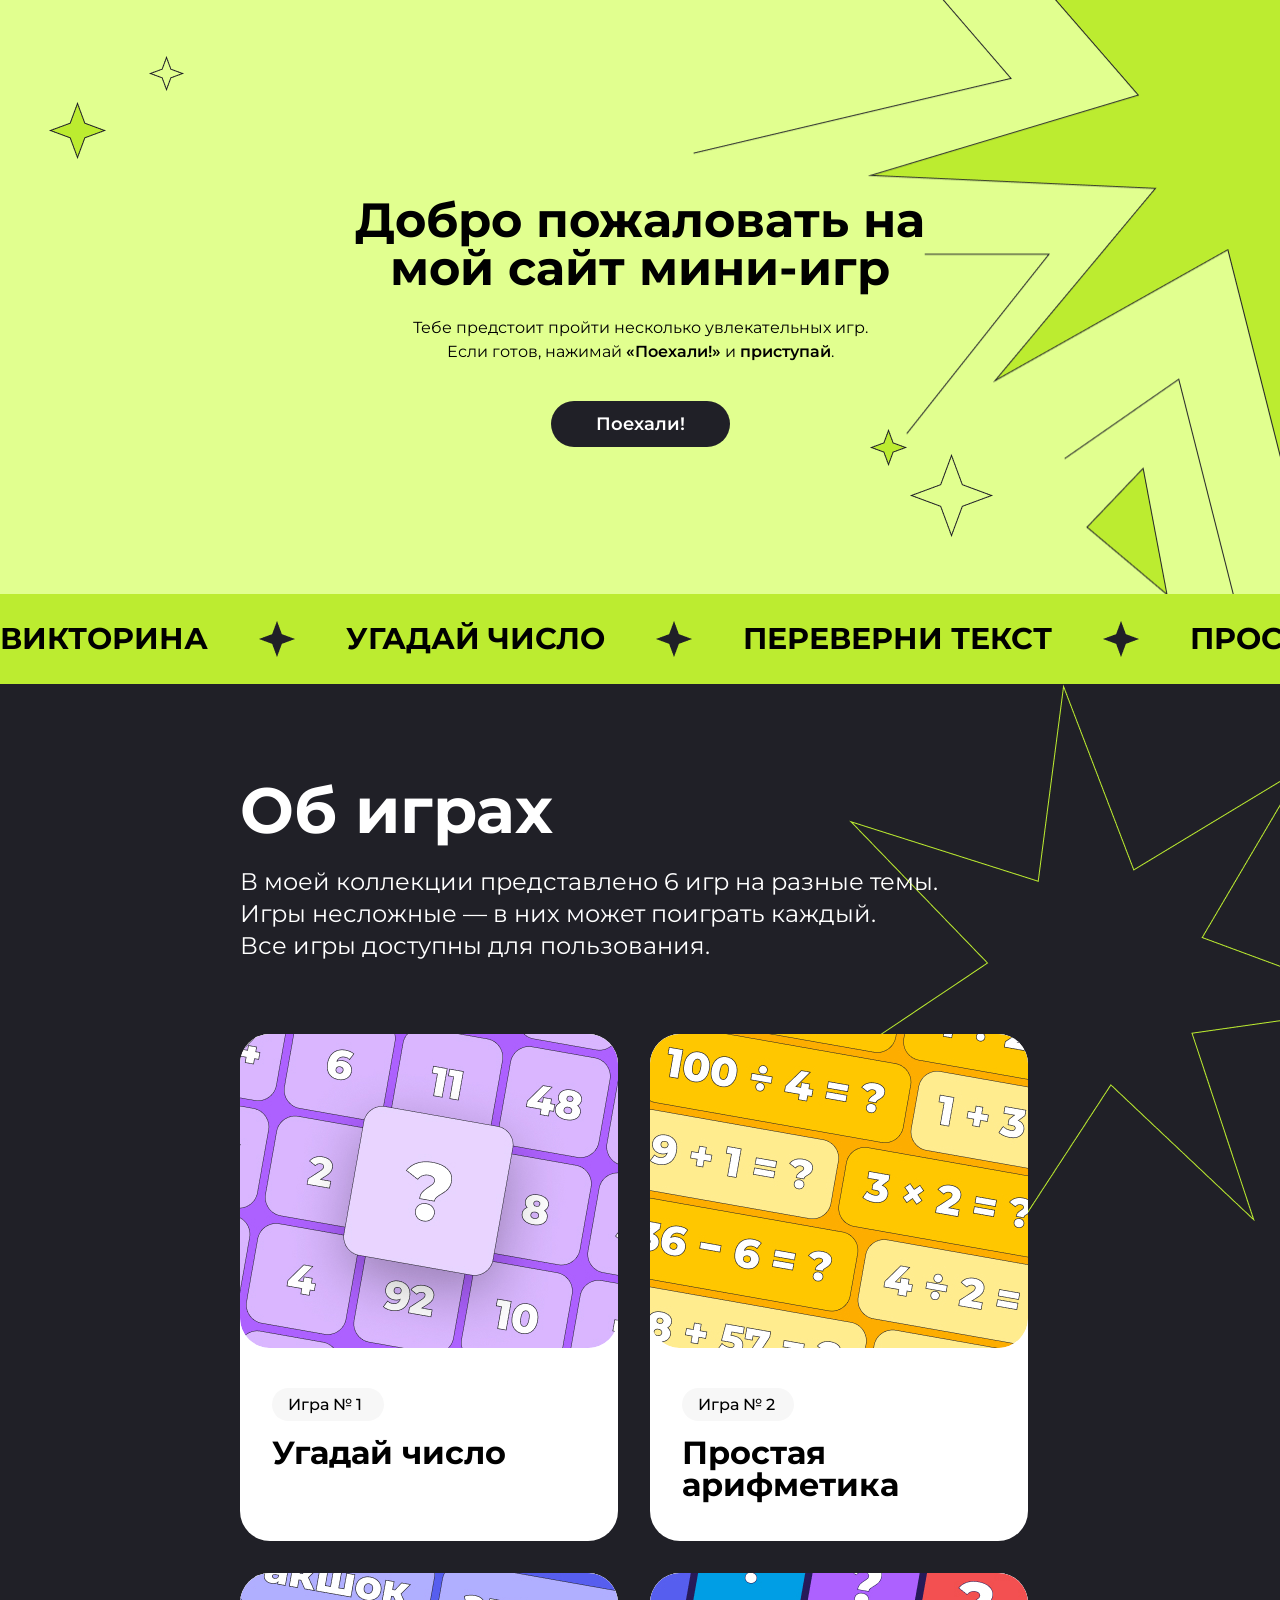
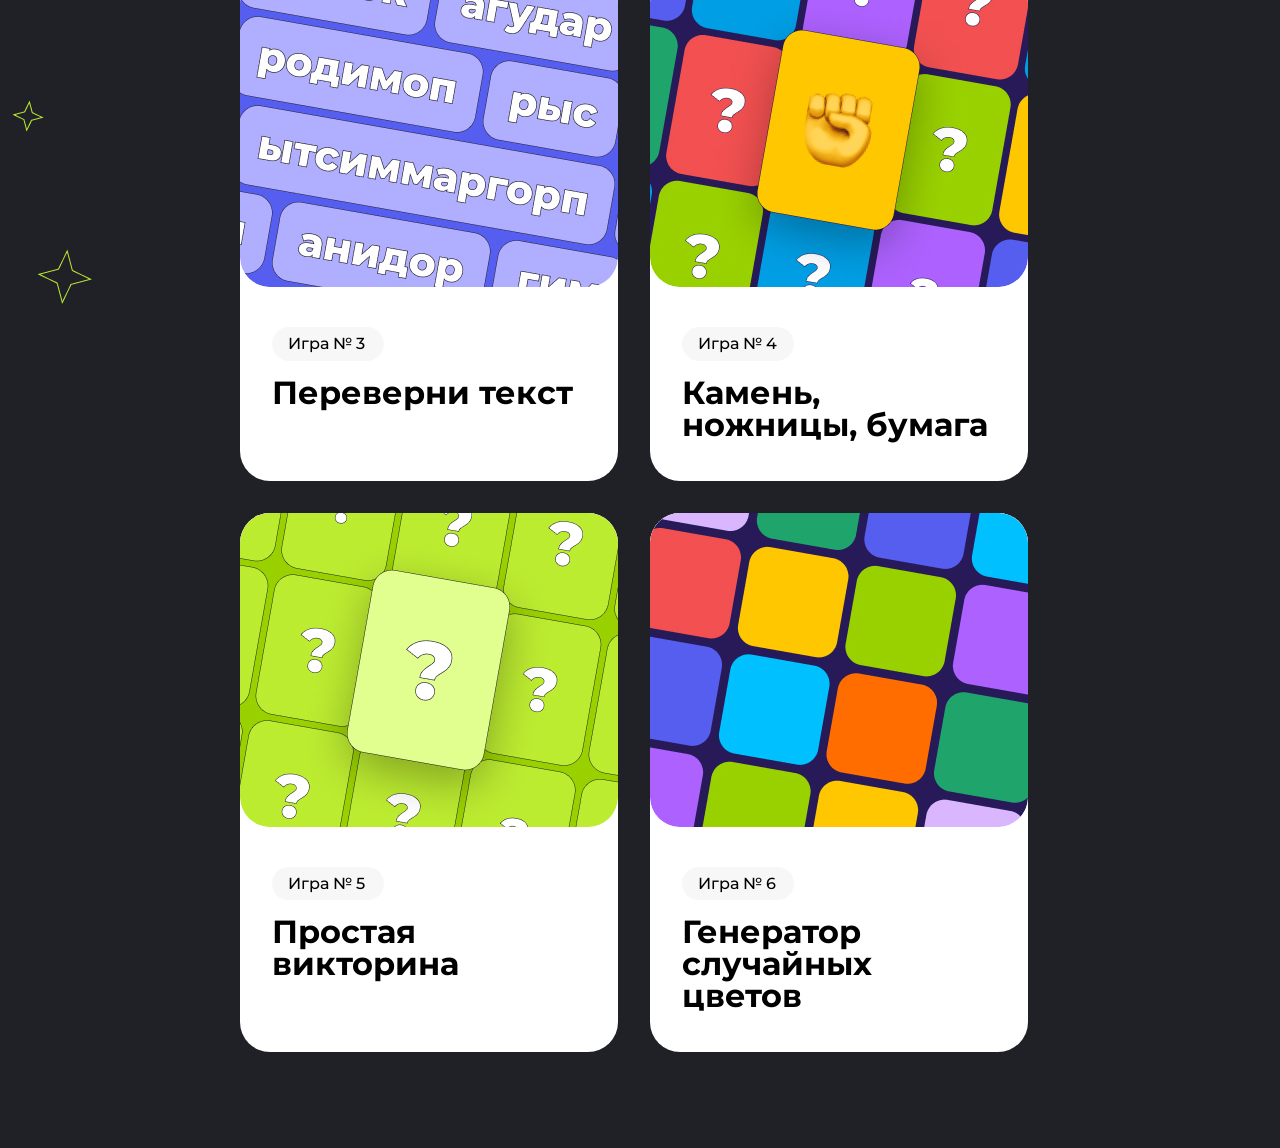
==== index.html @ 4f1d9091 "Создал первые 3 блока сайта" ====
<!DOCTYPE html>
<html lang="ru">

<head>
    <meta charset="UTF-8">
    <meta name="viewport" content="width=device-width, initial-scale=1.0">
    <meta name="viewport" content="width=device-width, initial-scale=1.0">

    <link rel="preconnect" href="https://fonts.googleapis.com">
    <link rel="preconnect" href="https://fonts.gstatic.com" crossorigin>
    <link
        href="https://fonts.googleapis.com/css2?family=Montserrat+Alternates:ital,wght@0,100;0,200;0,300;0,400;0,500;0,600;0,700;0,800;0,900;1,100;1,200;1,300;1,400;1,500;1,600;1,700;1,800;1,900&family=Montserrat:ital,wght@0,100..900;1,100..900&display=swap"
        rel="stylesheet">


    <link rel="stylesheet" href="./css/reset.css">
    <link rel="stylesheet" href="./css/style.css">
    <link rel="stylesheet" href="./css/media.css">

    <title>HomeWork1</title>
</head>

<body>
    <main class="main">
        <div class="banner">
            <div class="banner__background">
                <div class="container">
                    <div class="banner-content">
                        <h1 class="banner__title">
                            Добро пожаловать на мой сайт мини-игр
                        </h1>
                        <p class="banner__subtitle">
                            Тебе предстоит пройти несколько увлекательных игр. <br>Если готов, нажимай
                            <span>«Поехали!»</span> и
                            <span>приступай</span>.
                        </p>
                        <a class="banner__btn" href="#games">Поехали!</a>
                    </div>
                </div>
            </div>
        </div>
        <div class="scroll-bar">
            <div class="scroll-bar__content">
                <p class="scroll-bar__text">Викторина</p>
                <img src="./src/img/Star.png" alt="Звезда">
                <p class="scroll-bar__text">угадай число</p>
                <img src="./src/img/Star.png" alt="Звезда">
                <p class="scroll-bar__text">Переверни текст</p>
                <img src="./src/img/Star.png" alt="Звезда">
                <p class="scroll-bar__text">Простая арифметика</p>
                <img src="./src/img/Star.png" alt="Звезда">
                <p class="scroll-bar__text">Камень, ножницы, бумага</p>
                <img src="./src/img/Star.png" alt="Звезда">
                <p class="scroll-bar__text">Генератор случайных цветов</p>
                <img src="./src/img/Star.png" alt="Звезда">
            </div>
        </div>
        <div class="about-games">
            <div class="about-games_background">
                <div class="container">
                    <div class="about-games__content">
                        <h2 class="about-games__title main-subtitle" id="games">
                            Об играх
                        </h2>
                        <p class="about-games__text">
                            В моей коллекции представлено 6 игр на разные темы.<br>Игры несложные — в них может поиграть
                            каждый.<br>
                            Все игры доступны для пользования.
                        </p>
                        <div class="about-games__cards">
                            <div class="about-games__each-card games-card">
                                <div class="games-card__img">
                                    <img src="./src/img/game_one.jpg" alt="first_game">
                                </div>
                                <div class="games-card__content">
                                    <p class="games-card__text">Игра № 1</p>
                                    <h4 class="games-card__title">Угадай число</h4>
                                </div>
                            </div>
                            <div class="about-games__each-card games-card">
                                <div class="games-card__img">
                                    <img src="./src/img/games_two.jpg" alt="first_game">
                                </div>
                                <div class="games-card__content">
                                    <p class="games-card__text">Игра № 2</p>
                                    <h4 class="games-card__title">Простая арифметика</h4>
                                </div>
                            </div>
                            <div class="about-games__each-card games-card">
                                <div class="games-card__img">
                                    <img src="./src/img/games_three.jpg" alt="first_game">
                                </div>
                                <div class="games-card__content">
                                    <p class="games-card__text">Игра № 3</p>
                                    <h4 class="games-card__title">Переверни текст</h4>
                                </div>
                            </div>
                            <div class="about-games__each-card games-card">
                                <div class="games-card__img">
                                    <img src="./src/img/games_four.jpg" alt="first_game">
                                </div>
                                <div class="games-card__content">
                                    <p class="games-card__text">Игра № 4</p>
                                    <h4 class="games-card__title">Камень, ножницы, бумага</h4>
                                </div>
                            </div>
                            <div class="about-games__each-card games-card">
                                <div class="games-card__img">
                                    <img src="./src/img/games_five.jpg" alt="first_game">
                                </div>
                                <div class="games-card__content">
                                    <p class="games-card__text">Игра № 5</p>
                                    <h4 class="games-card__title">Простая викторина</h4>
                                </div>
                            </div>
                            <div class="about-games__each-card games-card">
                                <div class="games-card__img">
                                    <img src="./src/img/games_six.jpg" alt="first_game">
                                </div>
                                <div class="games-card__content">
                                    <p class="games-card__text">Игра № 6</p>
                                    <h4 class="games-card__title">Генератор случайных цветов</h4>
                                </div>
                            </div>
                        </div>
                    </div>
                </div>
            </div>
        </div>
    </main>
</body>

</html>
---- css/style.css ----
/* start work */
body {
    font-family: "Montserrat", sans-serif;
}
.container {
    max-width: 1200px;
    margin: 0 auto;
}

/* banner */
.banner {
    background-color: rgba(225, 255, 143, 1);
}
.banner__background {
    background: url('../src/img/animation_icons/main-star.png') no-repeat top right,
    url('../src/img/animation_icons/star_desctop_one.png') no-repeat 4% 19%,
    url('../src/img/animation_icons/star_desctop_two.png') no-repeat 12% 10%,
    url('../src/img/animation_icons/star_desctop_three.png') no-repeat 76% 89%,
    url('../src/img/animation_icons/star_desctop_four.png') no-repeat 70% 77%;

    padding: 196px 0 156px 0;
}
.banner-content {
    max-width: 769px;
}
.banner__title {
    font-family: Montserrat;
    font-weight: 700;
    font-size: 64px;
    margin-bottom: 24px;
}
.banner__subtitle {
    font-family: Montserrat;
    font-weight: 400;
    font-size: 24px;
    line-height: 32px;
    margin-bottom: 48px;
}
.banner__subtitle span {
    font-weight: 600;
}
.banner__btn {
    background-color: rgba(32, 32, 39, 1);
    padding: 16px 65px;
    font-weight: 600;
    font-size: 24px;
    line-height: 142%;
    color: rgba(255, 255, 255, 1);
    border-radius: 60px;
    cursor: pointer;
    transition: background-color 1s ease-in-out;
}
.banner__btn:hover {
    background-color: white;
    color: black;
    border: 1px solid black;
}
/* banner */


/* scroll-bar */
.scroll-bar {
    background-color: rgba(188, 236, 48, 1);
    padding: 27px 0;
}
.scroll-bar__content {
    display: flex;
    gap: 51px;
    align-items: center;
    overflow-x: hidden;
    white-space: nowrap;
}
.scroll-bar__text {
    font-weight: 700;
    font-size: 30px;
    line-height: 110%;
    letter-spacing: 4%;
    text-transform: uppercase;
}
/* scroll-bar */

/* about games */

.about-games {
    background-color: rgba(32, 32, 39, 1);
}
.about-games_background {
    padding: 94px 0 96px 0;
    background: url('../src/img/animation_icons/about_game_star.png') no-repeat top right,
    url('../src/img/animation_icons/about-games_star_one.png') no-repeat 1% 50%,
    url('../src/img/animation_icons/about-games_star_two.png') no-repeat 3% 58%;
}
.main-subtitle {
    font-weight: 700;
    font-size: 64px;
    line-height: 100%;
    color: white;
}
.about-games__title {
    margin-bottom: 24px;
}
.about-games__text {
    font-weight: 400;
    font-size: 24px;
    line-height: 32px;
    letter-spacing: 0px;
    margin-bottom: 72px;
    color: white;
}
.about-games__cards {
    display: flex;
    flex-wrap: wrap;
    gap: 32px;
}
.about-games__each-card {
    background-color: white;
    max-width: 378px;
    border-radius: 30px;
}
.games-card__img img {
    border-radius: 30px; 
}
.games-card__content {
    padding: 40px 32px 40px 32px;
}
.games-card__text {
    font-weight: 500;
    font-size: 16px;
    line-height: 110%;
    vertical-align: bottom;
    background-color: rgba(247, 247, 247, 1);
    border-radius: 52px;
    max-width: 112px;
    padding: 8px 16px;
    margin-bottom: 16px;
}
.games-card__title {
    font-weight: 700;
    font-size: 32px;
    line-height: 100%;
}
/* about games */
---- css/media.css ----
/* Banner */
@media (max-width: 1300px) {
    .container {
        max-width: 800px;
    }
    .banner-content {
        text-align: center;
        max-width: 80%;
        margin: 0 auto;
    }
    .banner__title {
        font-size: 48px;
    }
    .banner__subtitle {
        font-size: 16px;
        line-height: 24px;
    }
    .banner__btn {
        padding: 12px 45px;
        font-size: 18px;
    }
}

@media (max-width: 525px) {
    .container {
        max-width: 343px;
    }
    .banner__background {
        padding: 147px 0 131px 0;
        background: url('../src/img/animation_icons/main-star_mobile.png') no-repeat top right, 
        url('../src/img/animation_icons/star_mobile_one.png') no-repeat 12% 18%, 
        url('../src/img/animation_icons/star_mobile_two.png') no-repeat 25% 10%, 
        url('../src/img/animation_icons/star_mobile_three.png') no-repeat 76% 94%, 
        url('../src/img/animation_icons/star_mobile_four.png') no-repeat 67% 85%;
    }
    .banner-content {
        max-width: 296px;
    }

    .banner__title {
        font-size: 40px;
        line-height: 100%;
        letter-spacing: 0px;
    }
    .banner__subtitle {
        font-size: 16px;
        line-height: 100%;
        margin-bottom: 36px;
    }
    .banner__subtitle br {
        display: none;
    }
    .banner__btn {
        width: 95%;
        font-size: 16px;
        padding: 16px 103px;
    }
}
/* Banner */ 
@media (max-width: 525px) {
    .scroll-bar__content {
        gap: 27px;
    }
    .scroll-bar__content img {
        width: 19px;
        height: 19px;
    }
    .scroll-bar__text {
        font-size: 16px;
    }
}
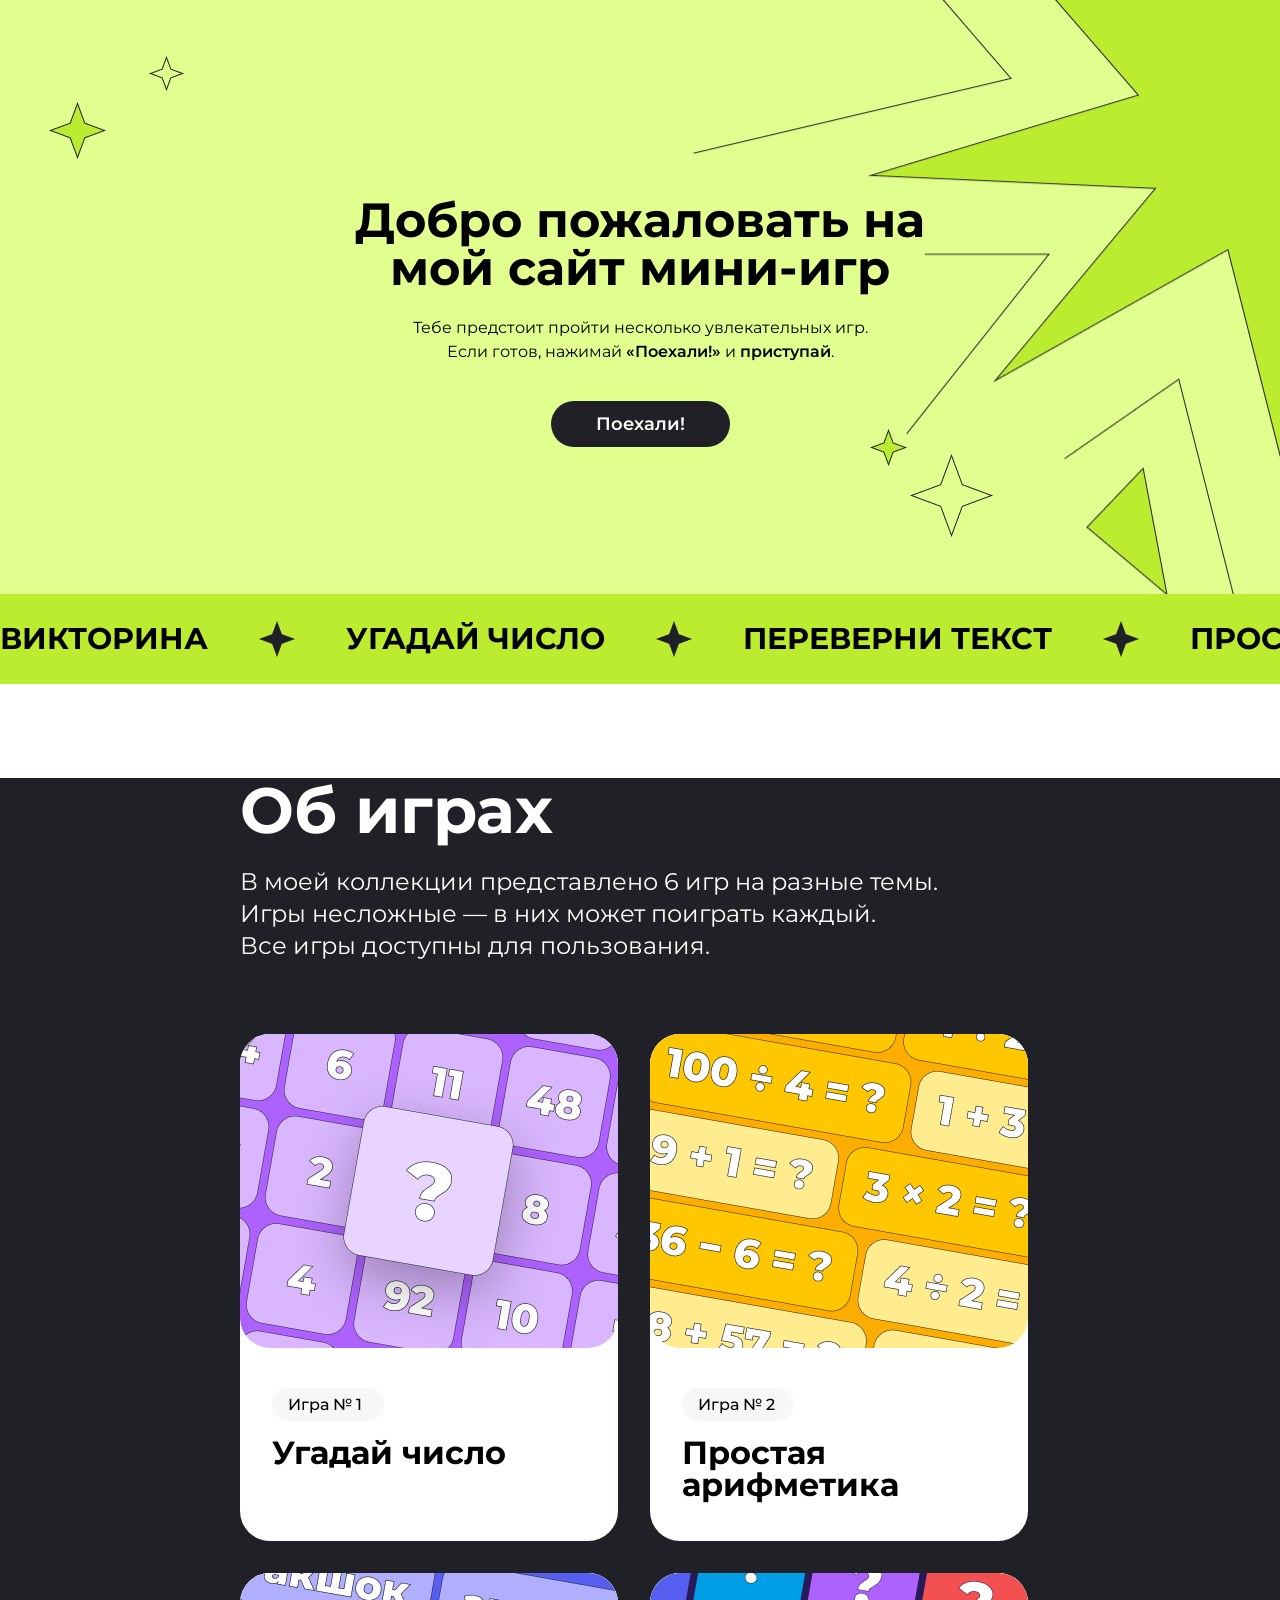
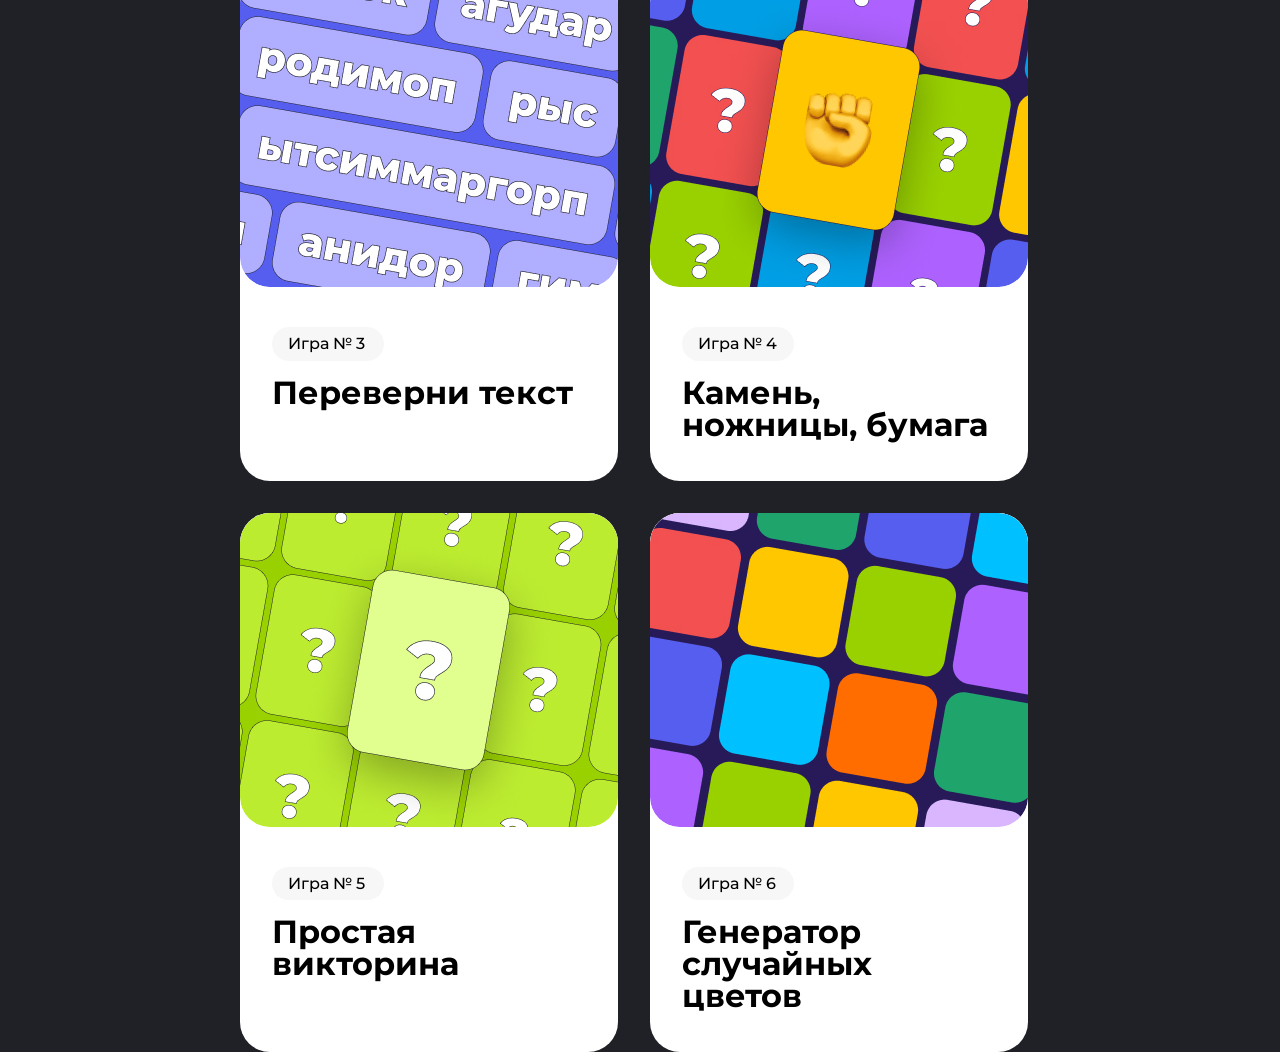
==== commit a69e9f39: "Внес правки" ====
--- a/index.html
+++ b/index.html
@@ -56,7 +56,7 @@
             </div>
         </div>
         <div class="about-games">
-            <div class="about-games_background">
+            <div class="about-games__background">
                 <div class="container">
                     <div class="about-games__content">
                         <h2 class="about-games__title main-subtitle" id="games">
@@ -74,7 +74,7 @@
                                 </div>
                                 <div class="games-card__content">
                                     <p class="games-card__text">Игра № 1</p>
-                                    <h4 class="games-card__title">Угадай число</h4>
+                                    <h3 class="games-card__title">Угадай число</h3>
                                 </div>
                             </div>
                             <div class="about-games__each-card games-card">
@@ -83,7 +83,7 @@
                                 </div>
                                 <div class="games-card__content">
                                     <p class="games-card__text">Игра № 2</p>
-                                    <h4 class="games-card__title">Простая арифметика</h4>
+                                    <h3 class="games-card__title">Простая арифметика</h3>
                                 </div>
                             </div>
                             <div class="about-games__each-card games-card">
@@ -92,7 +92,7 @@
                                 </div>
                                 <div class="games-card__content">
                                     <p class="games-card__text">Игра № 3</p>
-                                    <h4 class="games-card__title">Переверни текст</h4>
+                                    <h3 class="games-card__title">Переверни текст</h3>
                                 </div>
                             </div>
                             <div class="about-games__each-card games-card">
@@ -101,7 +101,7 @@
                                 </div>
                                 <div class="games-card__content">
                                     <p class="games-card__text">Игра № 4</p>
-                                    <h4 class="games-card__title">Камень, ножницы, бумага</h4>
+                                    <h3 class="games-card__title">Камень, ножницы, бумага</h3>
                                 </div>
                             </div>
                             <div class="about-games__each-card games-card">
@@ -110,7 +110,7 @@
                                 </div>
                                 <div class="games-card__content">
                                     <p class="games-card__text">Игра № 5</p>
-                                    <h4 class="games-card__title">Простая викторина</h4>
+                                    <h3 class="games-card__title">Простая викторина</h3>
                                 </div>
                             </div>
                             <div class="about-games__each-card games-card">
@@ -119,7 +119,7 @@
                                 </div>
                                 <div class="games-card__content">
                                     <p class="games-card__text">Игра № 6</p>
-                                    <h4 class="games-card__title">Генератор случайных цветов</h4>
+                                    <h3 class="games-card__title">Генератор случайных цветов</h3>
                                 </div>
                             </div>
                         </div>
--- a/css/style.css
+++ b/css/style.css
@@ -84,6 +84,9 @@
 .about-games {
     background-color: rgba(32, 32, 39, 1);
 }
+.about-games__content {
+    margin-top: 94px;
+}
 .about-games_background {
     padding: 94px 0 96px 0;
     background: url('../src/img/animation_icons/about_game_star.png') no-repeat top right,
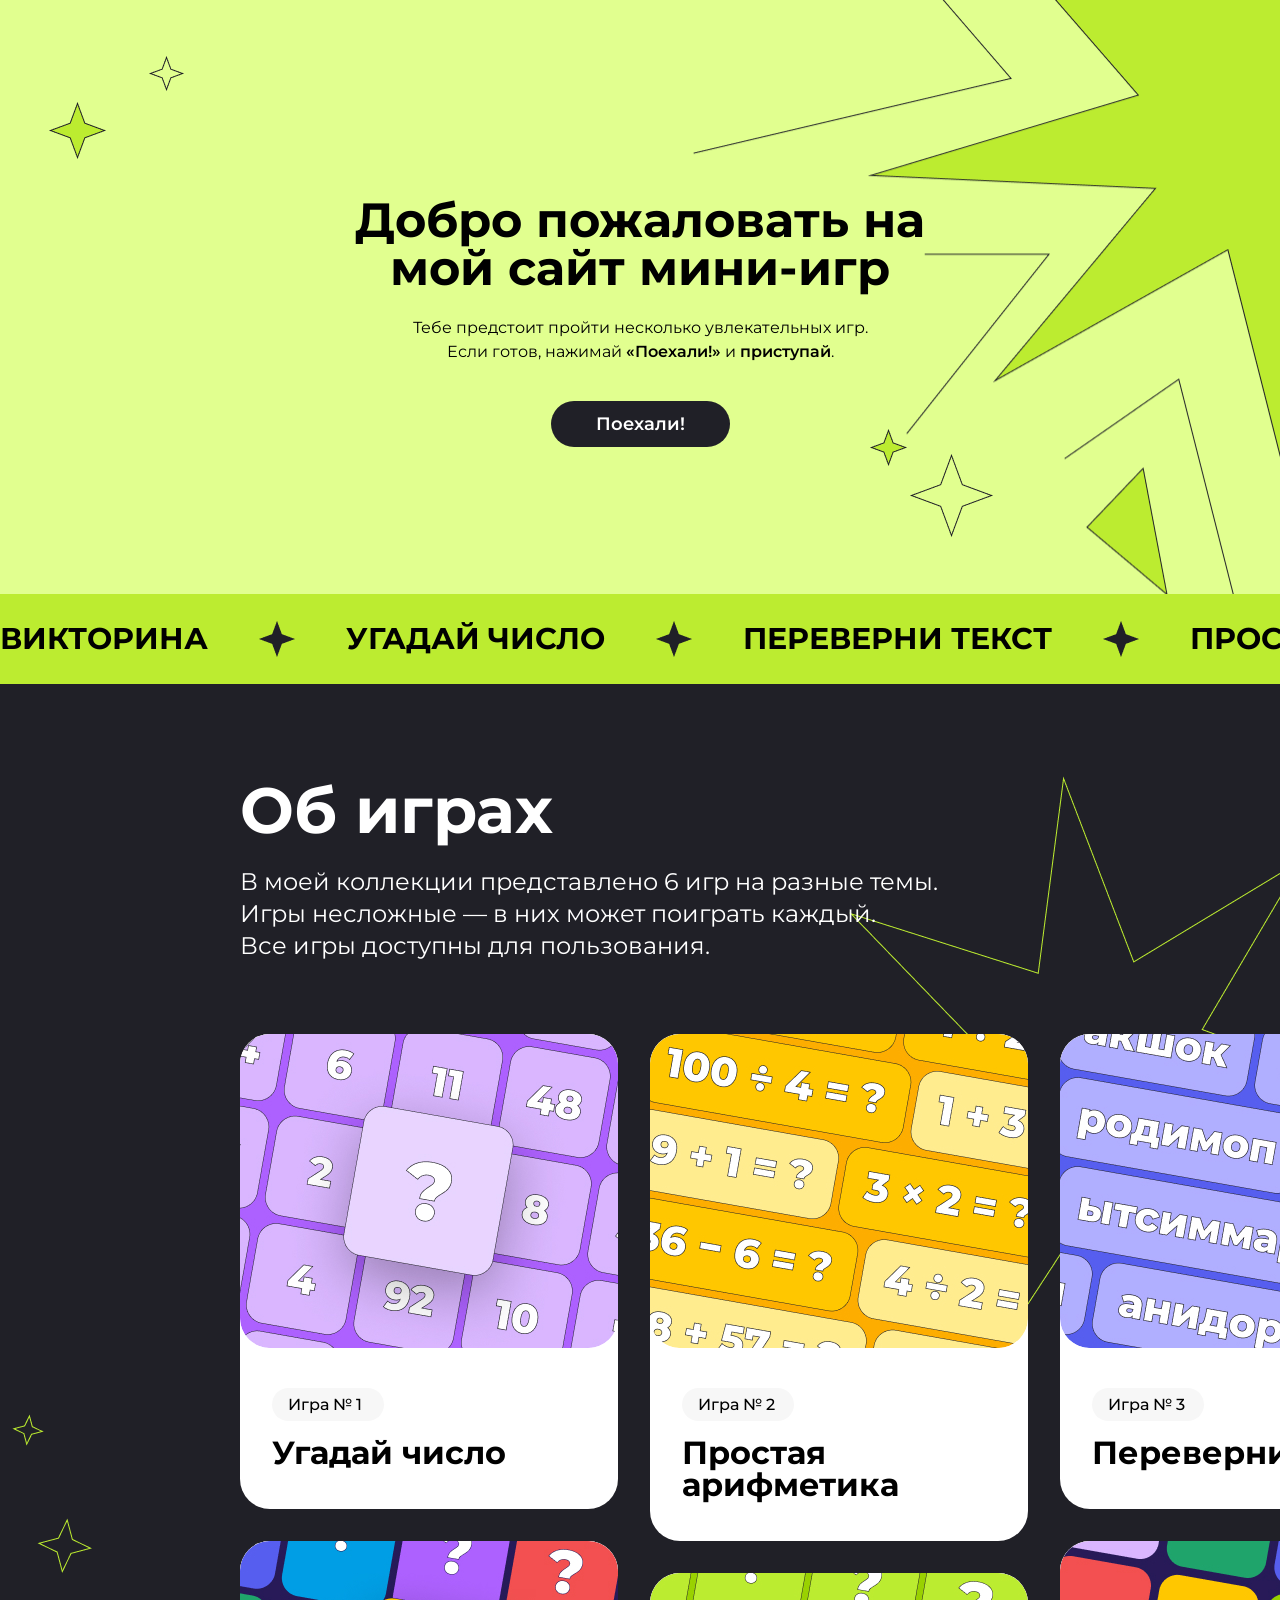
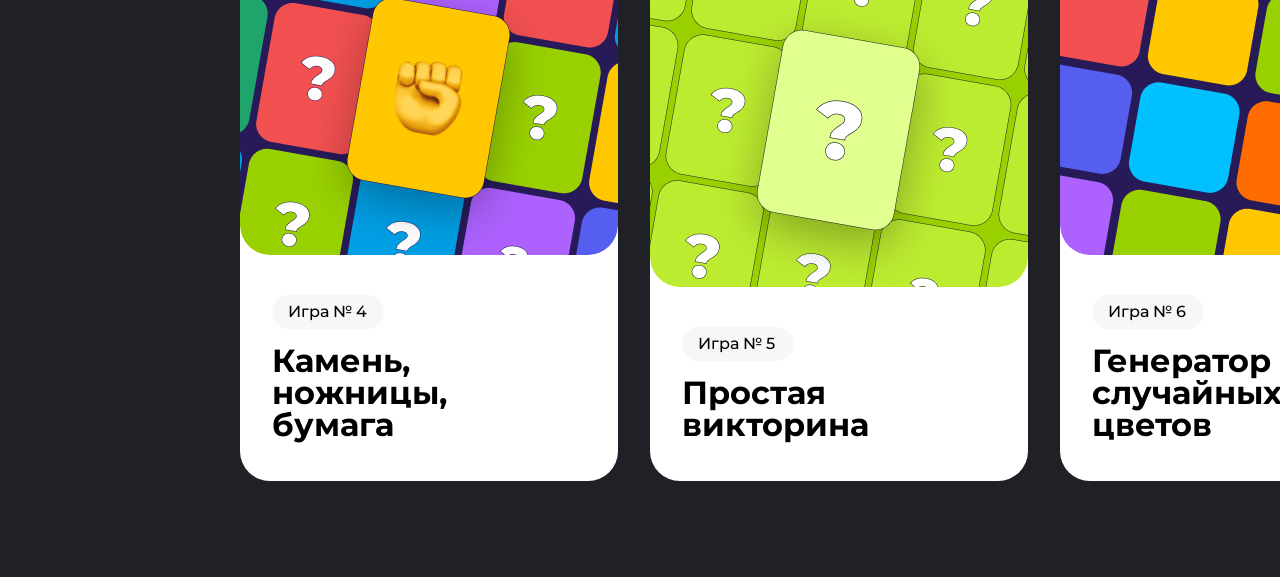
==== commit 1d632d9b: "Финальные правки для десктопной версии первых трех блоков" ====
--- a/index.html
+++ b/index.html
@@ -55,7 +55,7 @@
                 <img src="./src/img/Star.png" alt="Звезда">
             </div>
         </div>
-        <div class="about-games">
+        <section class="about-games">
             <div class="about-games__background">
                 <div class="container">
                     <div class="about-games__content">
@@ -67,66 +67,78 @@
                             каждый.<br>
                             Все игры доступны для пользования.
                         </p>
-                        <div class="about-games__cards">
-                            <div class="about-games__each-card games-card">
-                                <div class="games-card__img">
-                                    <img src="./src/img/game_one.jpg" alt="first_game">
-                                </div>
-                                <div class="games-card__content">
-                                    <p class="games-card__text">Игра № 1</p>
-                                    <h3 class="games-card__title">Угадай число</h3>
-                                </div>
-                            </div>
-                            <div class="about-games__each-card games-card">
-                                <div class="games-card__img">
-                                    <img src="./src/img/games_two.jpg" alt="first_game">
-                                </div>
-                                <div class="games-card__content">
-                                    <p class="games-card__text">Игра № 2</p>
-                                    <h3 class="games-card__title">Простая арифметика</h3>
-                                </div>
-                            </div>
-                            <div class="about-games__each-card games-card">
-                                <div class="games-card__img">
-                                    <img src="./src/img/games_three.jpg" alt="first_game">
-                                </div>
-                                <div class="games-card__content">
-                                    <p class="games-card__text">Игра № 3</p>
-                                    <h3 class="games-card__title">Переверни текст</h3>
-                                </div>
-                            </div>
-                            <div class="about-games__each-card games-card">
-                                <div class="games-card__img">
-                                    <img src="./src/img/games_four.jpg" alt="first_game">
-                                </div>
-                                <div class="games-card__content">
-                                    <p class="games-card__text">Игра № 4</p>
-                                    <h3 class="games-card__title">Камень, ножницы, бумага</h3>
-                                </div>
-                            </div>
-                            <div class="about-games__each-card games-card">
-                                <div class="games-card__img">
-                                    <img src="./src/img/games_five.jpg" alt="first_game">
-                                </div>
-                                <div class="games-card__content">
-                                    <p class="games-card__text">Игра № 5</p>
-                                    <h3 class="games-card__title">Простая викторина</h3>
-                                </div>
-                            </div>
-                            <div class="about-games__each-card games-card">
-                                <div class="games-card__img">
-                                    <img src="./src/img/games_six.jpg" alt="first_game">
-                                </div>
-                                <div class="games-card__content">
-                                    <p class="games-card__text">Игра № 6</p>
-                                    <h3 class="games-card__title">Генератор случайных цветов</h3>
-                                </div>
-                            </div>
-                        </div>
+                        <ul class="about-games__cards">
+                            <li class="about-games__item">
+                                <article class="about-games__each-card games-card">
+                                    <div class="games-card__img">
+                                        <img src="./src/img/game_one.jpg" alt="first_game">
+                                    </div>
+                                    <div class="games-card__content">
+                                        <p class="games-card__text">Игра № 1</p>
+                                        <h3 class="games-card__title">Угадай число</h3>
+                                    </div>
+                                </article>
+                            </li>
+                            <li class="about-games__item">
+                                <article class="about-games__each-card games-card">
+                                    <div class="games-card__img">
+                                        <img src="./src/img/games_two.jpg" alt="first_game">
+                                    </div>
+                                    <div class="games-card__content">
+                                        <p class="games-card__text">Игра № 2</p>
+                                        <h3 class="games-card__title">Простая арифметика</h3>
+                                    </div>
+                                </article>
+                            </li>
+                            <li class="about-games__item">
+                                <article class="about-games__each-card games-card">
+                                    <div class="games-card__img">
+                                        <img src="./src/img/games_three.jpg" alt="first_game">
+                                    </div>
+                                    <div class="games-card__content">
+                                        <p class="games-card__text">Игра № 3</p>
+                                        <h3 class="games-card__title">Переверни текст</h3>
+                                    </div>
+                                </article>
+                            </li>
+                            <li class="about-games__item">
+                                <article class="about-games__each-card games-card">
+                                    <div class="games-card__img">
+                                        <img src="./src/img/games_four.jpg" alt="first_game">
+                                    </div>
+                                    <div class="games-card__content">
+                                        <p class="games-card__text">Игра № 4</p>
+                                        <h3 class="games-card__title">Камень, ножницы, бумага</h3>
+                                    </div>
+                                </article>
+                            </li>
+                            <li class="about-games__item card-margin__top">
+                                <article class="about-games__each-card games-card">
+                                    <div class="games-card__img">
+                                        <img src="./src/img/games_five.jpg" alt="first_game">
+                                    </div>
+                                    <div class="games-card__content">
+                                        <p class="games-card__text">Игра № 5</p>
+                                        <h3 class="games-card__title">Простая викторина</h3>
+                                    </div>
+                                </article>
+                            </li>
+                            <li class="about-games__item">
+                                <article class="about-games__each-card games-card">
+                                    <div class="games-card__img">
+                                        <img src="./src/img/games_six.jpg" alt="first_game">
+                                    </div>
+                                    <div class="games-card__content">
+                                        <p class="games-card__text">Игра № 6</p>
+                                        <h3 class="games-card__title">Генератор случайных цветов</h3>
+                                    </div>
+                                </article>
+                            </li>
+                        </ul>
                     </div>
                 </div>
             </div>
-        </div>
+        </section>
     </main>
 </body>
 
--- a/css/style.css
+++ b/css/style.css
@@ -84,12 +84,15 @@
 .about-games {
     background-color: rgba(32, 32, 39, 1);
 }
-.about-games__content {
-    margin-top: 94px;
+.about-games__item {
+    height: fit-content;
 }
-.about-games_background {
+.card-margin__top {
+    margin-top: 32px;
+}
+.about-games__background {
     padding: 94px 0 96px 0;
-    background: url('../src/img/animation_icons/about_game_star.png') no-repeat top right,
+    background: url('../src/img/animation_icons/about_game_star.png') no-repeat 100% 10%,
     url('../src/img/animation_icons/about-games_star_one.png') no-repeat 1% 50%,
     url('../src/img/animation_icons/about-games_star_two.png') no-repeat 3% 58%;
 }
@@ -111,9 +114,9 @@
     color: white;
 }
 .about-games__cards {
-    display: flex;
-    flex-wrap: wrap;
-    gap: 32px;
+    display: grid;
+    grid-template-columns: 1fr 1fr 1fr;
+    column-gap: 32px;
 }
 .about-games__each-card {
     background-color: white;
@@ -124,7 +127,7 @@
     border-radius: 30px; 
 }
 .games-card__content {
-    padding: 40px 32px 40px 32px;
+    padding: 40px 42px 40px 32px;
 }
 .games-card__text {
     font-weight: 500;
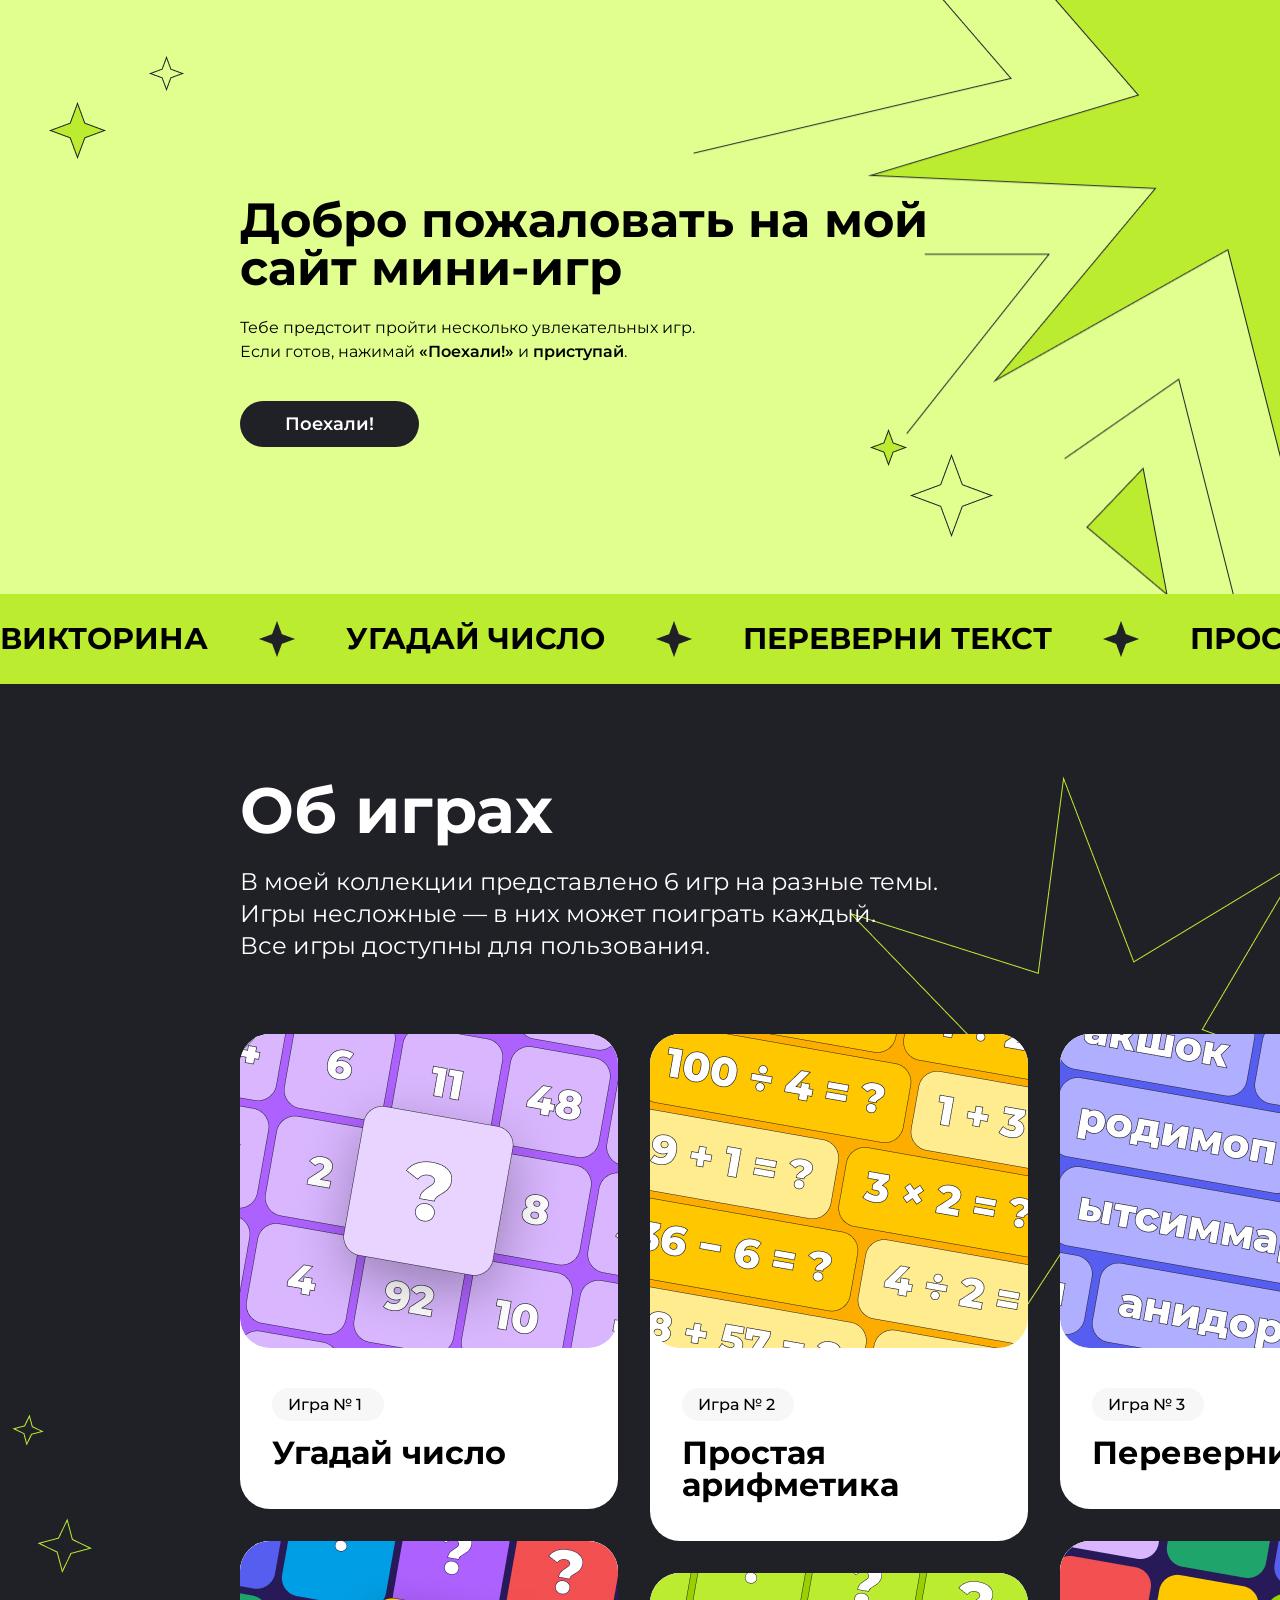
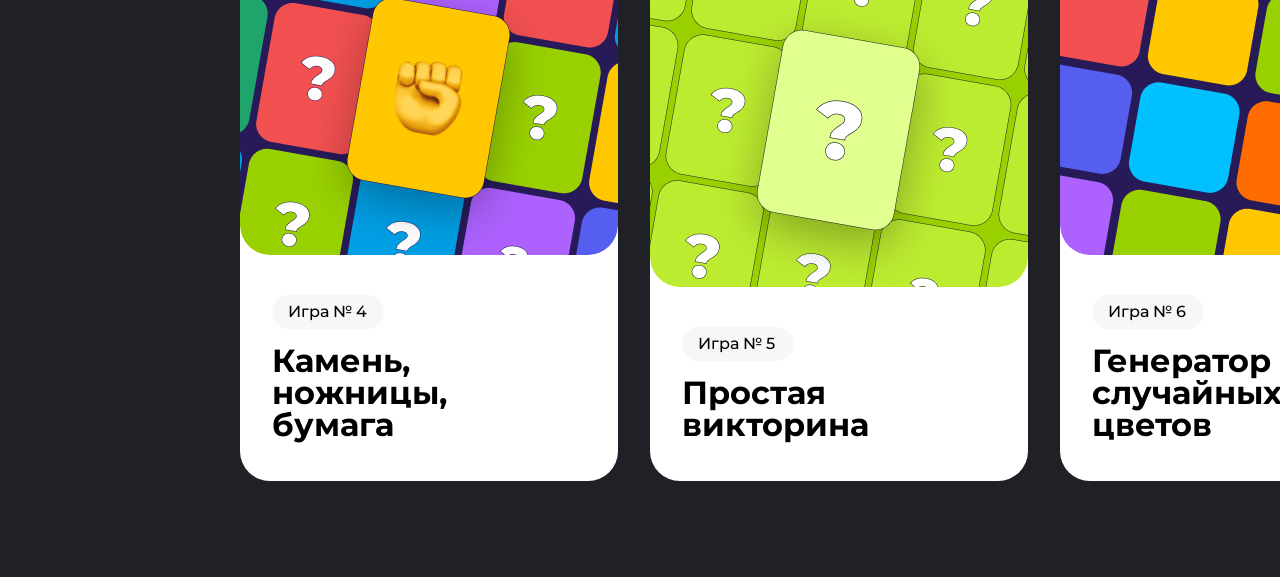
==== commit a96c87d5: "Исправил правки куратора" ====
--- a/index.html
+++ b/index.html
@@ -24,8 +24,8 @@
     <main class="main">
         <div class="banner">
             <div class="banner__background">
-                <div class="container">
-                    <div class="banner-content">
+                <div class="banner__container container">
+                    <div class="banner__content">
                         <h1 class="banner__title">
                             Добро пожаловать на мой сайт мини-игр
                         </h1>
@@ -55,21 +55,21 @@
                 <img src="./src/img/Star.png" alt="Звезда">
             </div>
         </div>
-        <section class="about-games">
-            <div class="about-games__background">
-                <div class="container">
-                    <div class="about-games__content">
-                        <h2 class="about-games__title main-subtitle" id="games">
+        <section class="about">
+            <div class="about__background">
+                <div class="about__container container">
+                    <div class="about__content">
+                        <h2 class="about__title main-subtitle" id="games">
                             Об играх
                         </h2>
-                        <p class="about-games__text">
+                        <p class="about__text">
                             В моей коллекции представлено 6 игр на разные темы.<br>Игры несложные — в них может поиграть
                             каждый.<br>
                             Все игры доступны для пользования.
                         </p>
-                        <ul class="about-games__cards">
-                            <li class="about-games__item">
-                                <article class="about-games__each-card games-card">
+                        <div class="about__cards">
+                            <a href="#" class="about__item">
+                                <article class="about__each-card games-card">
                                     <div class="games-card__img">
                                         <img src="./src/img/game_one.jpg" alt="first_game">
                                     </div>
@@ -78,9 +78,9 @@
                                         <h3 class="games-card__title">Угадай число</h3>
                                     </div>
                                 </article>
-                            </li>
-                            <li class="about-games__item">
-                                <article class="about-games__each-card games-card">
+                            </a>
+                            <a href="#" class="about__item">
+                                <article class="about__each-card games-card">
                                     <div class="games-card__img">
                                         <img src="./src/img/games_two.jpg" alt="first_game">
                                     </div>
@@ -89,9 +89,9 @@
                                         <h3 class="games-card__title">Простая арифметика</h3>
                                     </div>
                                 </article>
-                            </li>
-                            <li class="about-games__item">
-                                <article class="about-games__each-card games-card">
+                            </a>
+                            <a href="#" class="about__item">
+                                <article class="about__each-card games-card">
                                     <div class="games-card__img">
                                         <img src="./src/img/games_three.jpg" alt="first_game">
                                     </div>
@@ -100,9 +100,9 @@
                                         <h3 class="games-card__title">Переверни текст</h3>
                                     </div>
                                 </article>
-                            </li>
-                            <li class="about-games__item">
-                                <article class="about-games__each-card games-card">
+                            </a>
+                            <a href="#" class="about__item">
+                                <article class="about__each-card games-card">
                                     <div class="games-card__img">
                                         <img src="./src/img/games_four.jpg" alt="first_game">
                                     </div>
@@ -111,9 +111,9 @@
                                         <h3 class="games-card__title">Камень, ножницы, бумага</h3>
                                     </div>
                                 </article>
-                            </li>
-                            <li class="about-games__item card-margin__top">
-                                <article class="about-games__each-card games-card">
+                            </a>
+                            <a href="#" class="about__item about__item-margin">
+                                <article class="about__each-card games-card">
                                     <div class="games-card__img">
                                         <img src="./src/img/games_five.jpg" alt="first_game">
                                     </div>
@@ -122,9 +122,9 @@
                                         <h3 class="games-card__title">Простая викторина</h3>
                                     </div>
                                 </article>
-                            </li>
-                            <li class="about-games__item">
-                                <article class="about-games__each-card games-card">
+                            </a>
+                            <a href="#" class="about__item">
+                                <article class="about__each-card games-card">
                                     <div class="games-card__img">
                                         <img src="./src/img/games_six.jpg" alt="first_game">
                                     </div>
@@ -133,11 +133,10 @@
                                         <h3 class="games-card__title">Генератор случайных цветов</h3>
                                     </div>
                                 </article>
-                            </li>
-                        </ul>
+                            </a>
+                        </div>
                     </div>
                 </div>
-            </div>
         </section>
     </main>
 </body>
--- a/css/style.css
+++ b/css/style.css
@@ -20,7 +20,7 @@
 
     padding: 196px 0 156px 0;
 }
-.banner-content {
+.banner__content {
     max-width: 769px;
 }
 .banner__title {
@@ -81,16 +81,17 @@
 
 /* about games */
 
-.about-games {
+.about {
     background-color: rgba(32, 32, 39, 1);
 }
-.about-games__item {
+.about__item {
     height: fit-content;
+    color: black;
 }
-.card-margin__top {
+.about__item-margin {
     margin-top: 32px;
 }
-.about-games__background {
+.about__background {
     padding: 94px 0 96px 0;
     background: url('../src/img/animation_icons/about_game_star.png') no-repeat 100% 10%,
     url('../src/img/animation_icons/about-games_star_one.png') no-repeat 1% 50%,
@@ -102,10 +103,10 @@
     line-height: 100%;
     color: white;
 }
-.about-games__title {
+.about__title {
     margin-bottom: 24px;
 }
-.about-games__text {
+.about__text {
     font-weight: 400;
     font-size: 24px;
     line-height: 32px;
@@ -113,12 +114,12 @@
     margin-bottom: 72px;
     color: white;
 }
-.about-games__cards {
+.about__cards {
     display: grid;
     grid-template-columns: 1fr 1fr 1fr;
     column-gap: 32px;
 }
-.about-games__each-card {
+.about__each-card {
     background-color: white;
     max-width: 378px;
     border-radius: 30px;
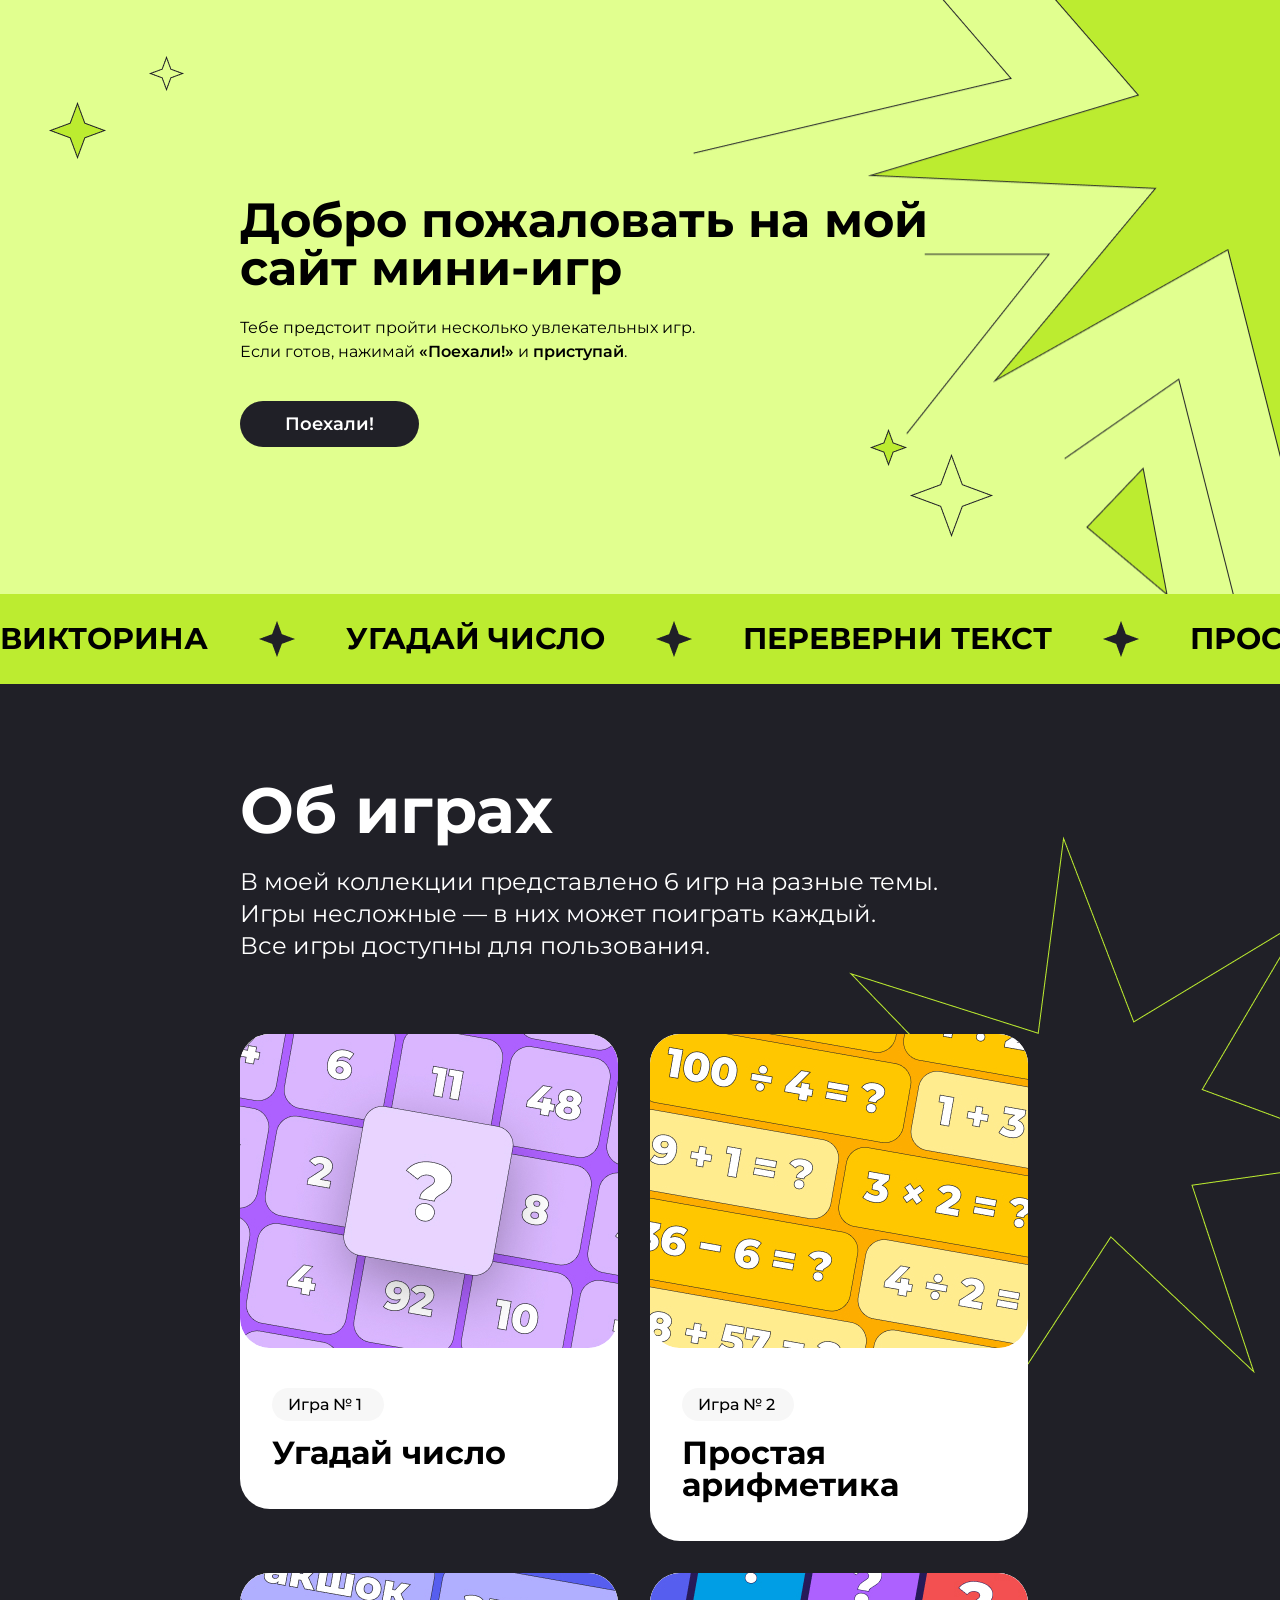
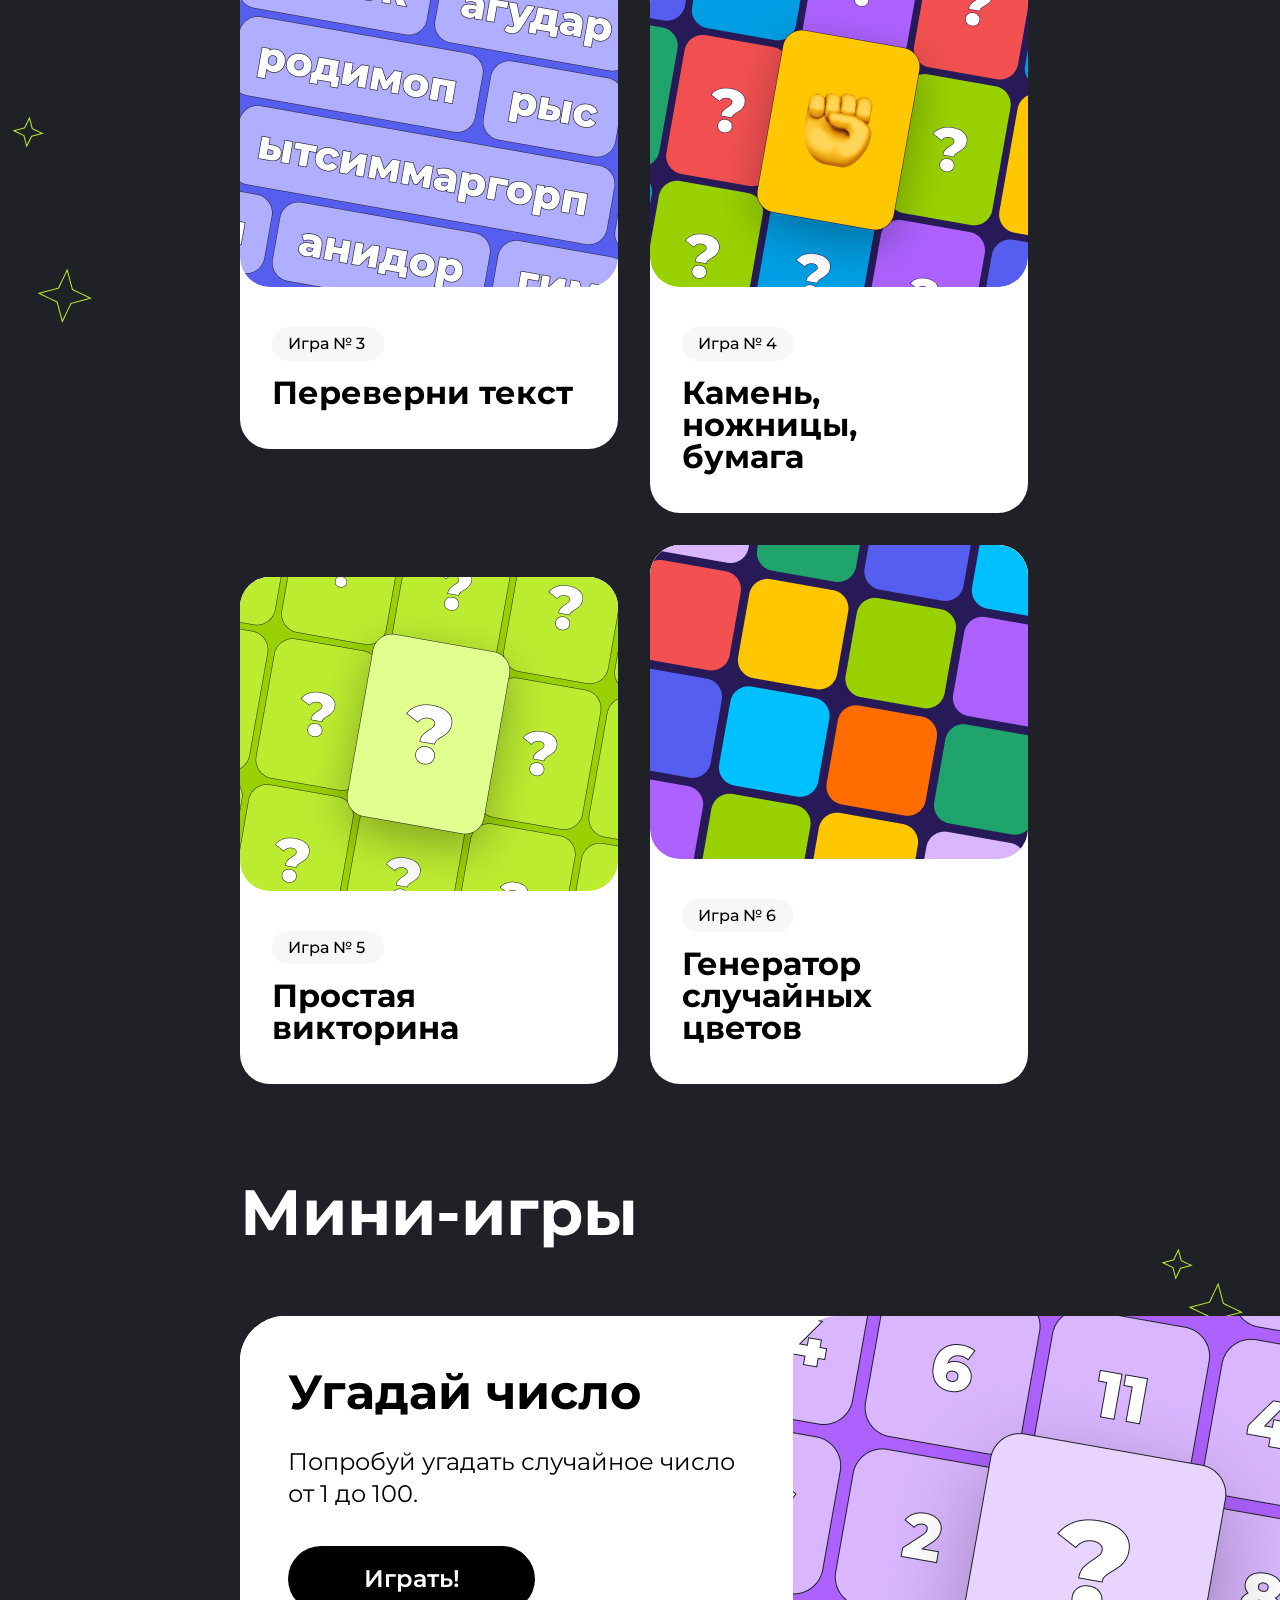
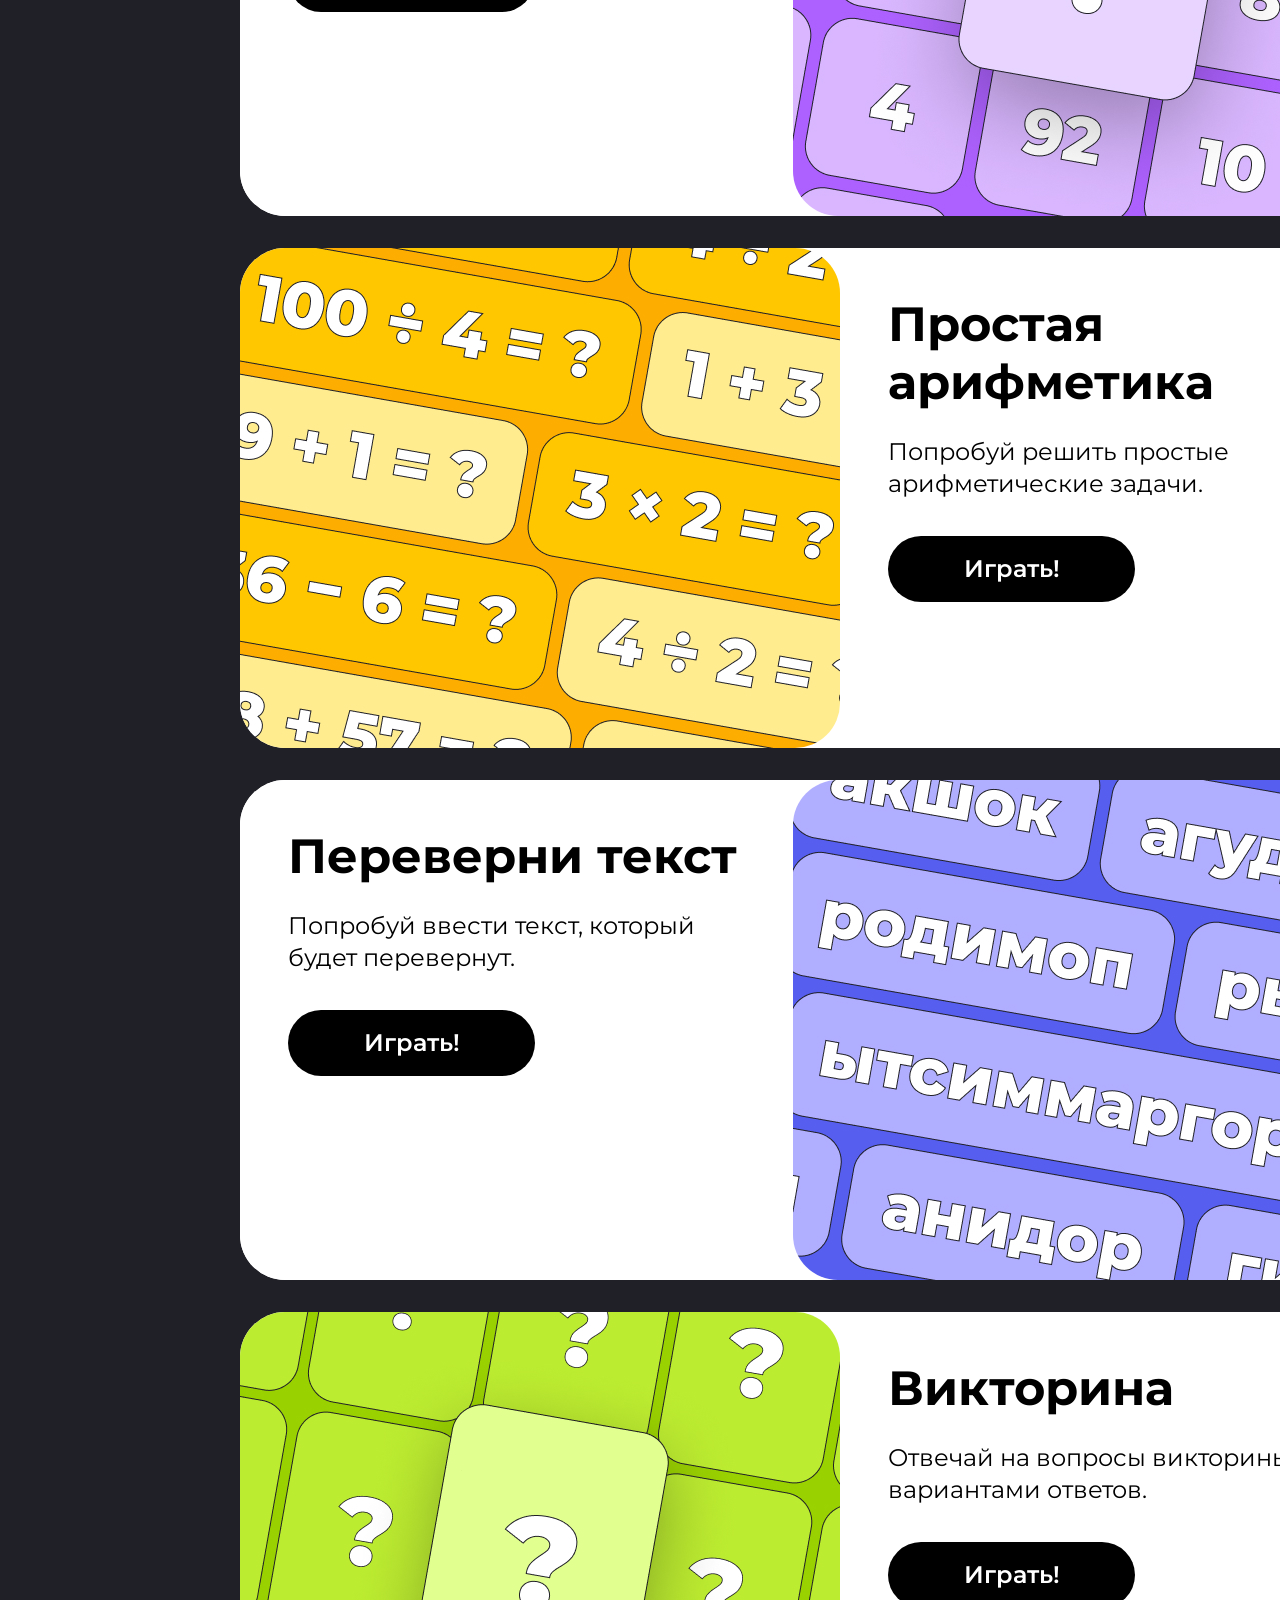
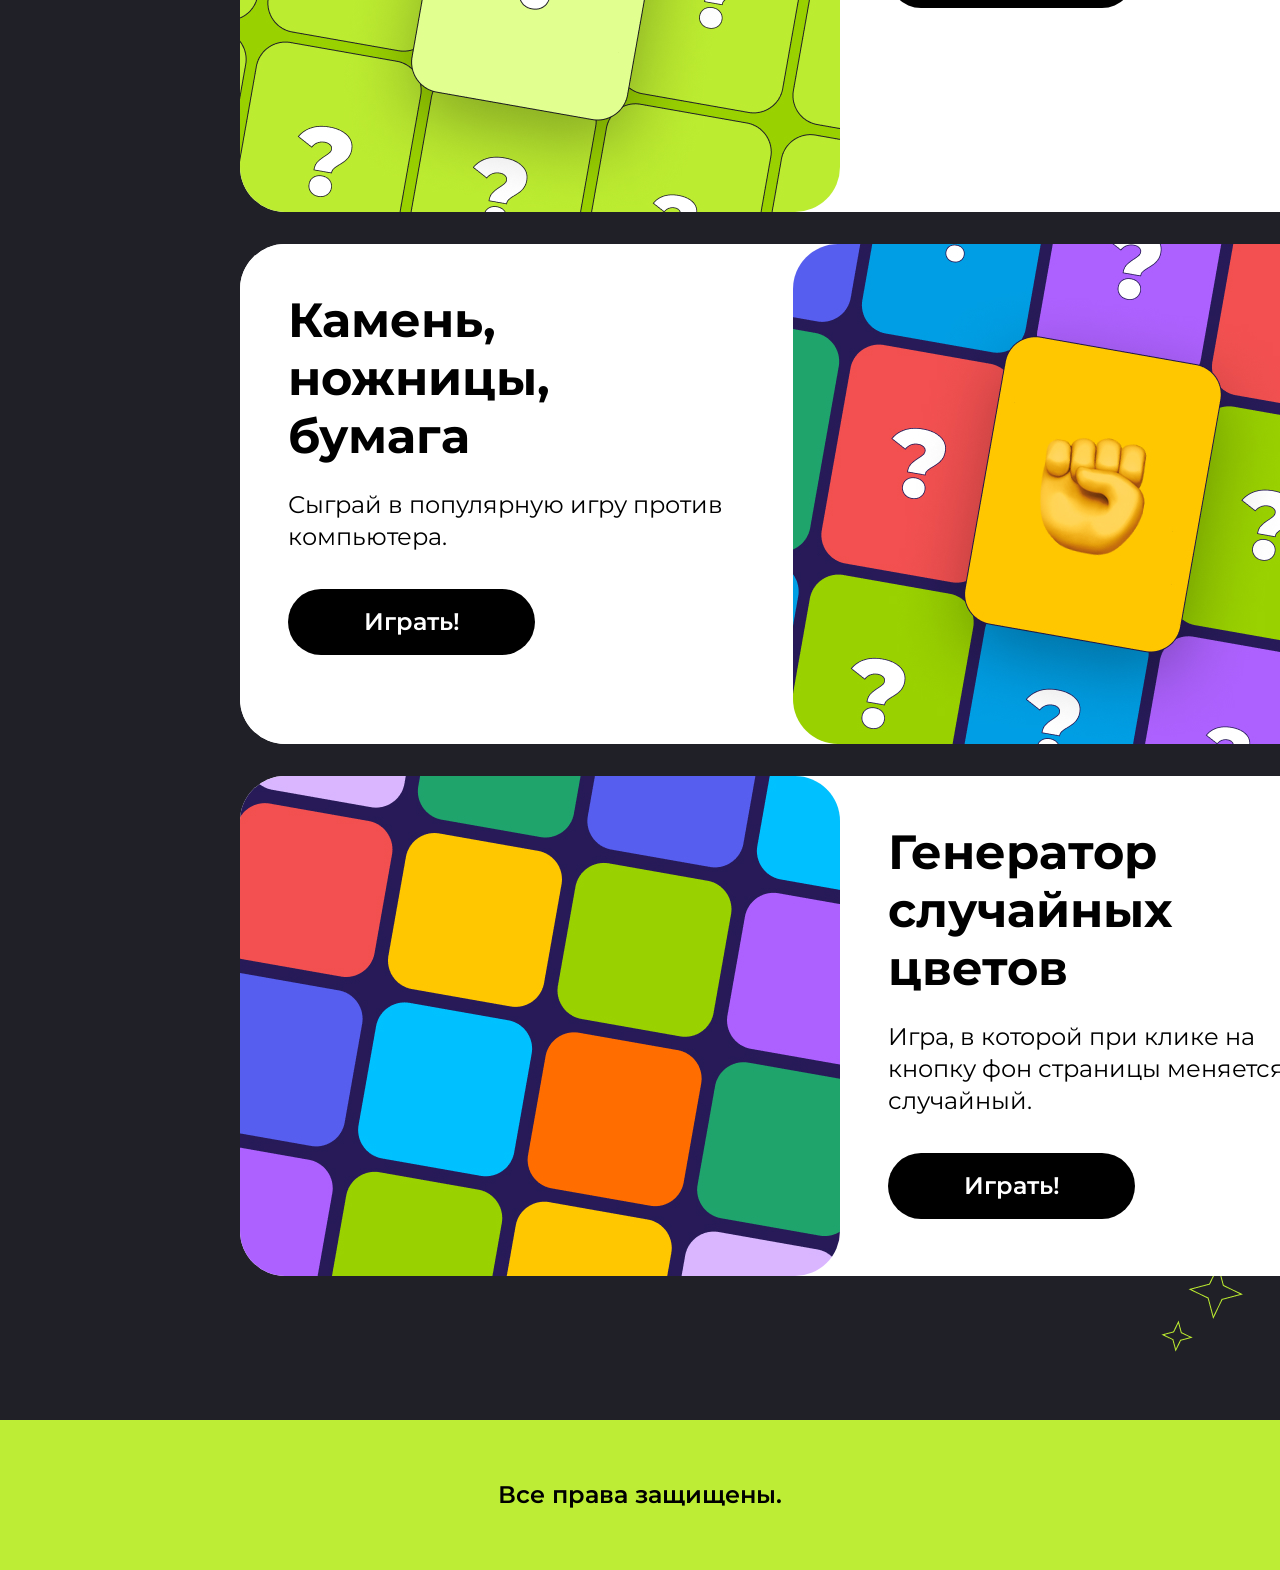
==== commit e81a19a8: "Сделал третье домашнее задание" ====
--- a/index.html
+++ b/index.html
@@ -68,10 +68,10 @@
                             Все игры доступны для пользования.
                         </p>
                         <div class="about__cards">
-                            <a href="#" class="about__item">
-                                <article class="about__each-card games-card">
-                                    <div class="games-card__img">
-                                        <img src="./src/img/game_one.jpg" alt="first_game">
+                            <a href="#guess_the_number" class="about__item">
+                                <article class="about__each-card games-card">
+                                    <div class="games-card__img">
+                                        <img src="./src/img/game_one.jpg" alt="Фотография первой игры">
                                     </div>
                                     <div class="games-card__content">
                                         <p class="games-card__text">Игра № 1</p>
@@ -79,10 +79,10 @@
                                     </div>
                                 </article>
                             </a>
-                            <a href="#" class="about__item">
-                                <article class="about__each-card games-card">
-                                    <div class="games-card__img">
-                                        <img src="./src/img/games_two.jpg" alt="first_game">
+                            <a href="#simple_arithmetic" class="about__item">
+                                <article class="about__each-card games-card">
+                                    <div class="games-card__img">
+                                        <img src="./src/img/games_two.jpg" alt="Фотография первой игры">
                                     </div>
                                     <div class="games-card__content">
                                         <p class="games-card__text">Игра № 2</p>
@@ -90,10 +90,10 @@
                                     </div>
                                 </article>
                             </a>
-                            <a href="#" class="about__item">
-                                <article class="about__each-card games-card">
-                                    <div class="games-card__img">
-                                        <img src="./src/img/games_three.jpg" alt="first_game">
+                            <a href="#turn_the_text_over" class="about__item">
+                                <article class="about__each-card games-card">
+                                    <div class="games-card__img">
+                                        <img src="./src/img/games_three.jpg" alt="Фотография второй игры">
                                     </div>
                                     <div class="games-card__content">
                                         <p class="games-card__text">Игра № 3</p>
@@ -101,10 +101,10 @@
                                     </div>
                                 </article>
                             </a>
-                            <a href="#" class="about__item">
-                                <article class="about__each-card games-card">
-                                    <div class="games-card__img">
-                                        <img src="./src/img/games_four.jpg" alt="first_game">
+                            <a href="#rock_paper_scissors" class="about__item">
+                                <article class="about__each-card games-card">
+                                    <div class="games-card__img">
+                                        <img src="./src/img/games_four.jpg" alt="Фотография третьей игры">
                                     </div>
                                     <div class="games-card__content">
                                         <p class="games-card__text">Игра № 4</p>
@@ -112,10 +112,10 @@
                                     </div>
                                 </article>
                             </a>
-                            <a href="#" class="about__item about__item-margin">
-                                <article class="about__each-card games-card">
-                                    <div class="games-card__img">
-                                        <img src="./src/img/games_five.jpg" alt="first_game">
+                            <a href="#quiz" class="about__item about__item-margin">
+                                <article class="about__each-card games-card">
+                                    <div class="games-card__img">
+                                        <img src="./src/img/games_five.jpg" alt="Фотография четвертой игры">
                                     </div>
                                     <div class="games-card__content">
                                         <p class="games-card__text">Игра № 5</p>
@@ -123,10 +123,10 @@
                                     </div>
                                 </article>
                             </a>
-                            <a href="#" class="about__item">
-                                <article class="about__each-card games-card">
-                                    <div class="games-card__img">
-                                        <img src="./src/img/games_six.jpg" alt="first_game">
+                            <a href="#random_color_generator" class="about__item">
+                                <article class="about__each-card games-card">
+                                    <div class="games-card__img">
+                                        <img src="./src/img/games_six.jpg" alt="Фотография пятой игры">
                                     </div>
                                     <div class="games-card__content">
                                         <p class="games-card__text">Игра № 6</p>
@@ -138,6 +138,114 @@
                     </div>
                 </div>
         </section>
+        <section class="mini-games">
+            <div class="mini-games__background">
+                <div class="mini-games__container container">
+                    <div class="mini-games__content">
+                        <h2 class="mini-games__title main-subtitle">
+                            Мини-игры
+                        </h2>
+                        <div class="mini-games__wrapper">
+                            <div class="mini-games__card item item-space" id="guess_the_number">
+                                <div class="item__content">
+                                    <div class="item__left-wrapper">
+                                        <h4 class="item__title">
+                                            Угадай число
+                                        </h4>
+                                        <div class="item__text">
+                                            Попробуй угадать случайное число от 1 до 100.
+                                        </div>
+                                        <button class="item__btn">Играть!</button>
+                                    </div>
+                                </div>
+                                <div class="item__image">
+                                    <img src="./src/img/Обложка карточки_1.jpg" alt="Первая игра">
+                                </div>
+                            </div>
+                            <div class="mini-games__card item" id="simple_arithmetic">
+                                <div class="item__image">
+                                    <img src="./src/img/Обложка карточки_2.jpg" alt="Первая игра">
+                                </div>
+                                <div class="item__content item__right-radius">
+                                    <h4 class="item__title">
+                                        Простая арифметика
+                                    </h4>
+                                    <div class="item__text">
+                                        Попробуй решить простые арифметические задачи.
+                                    </div>
+                                    <button class="item__btn">Играть!</button>
+                                </div>
+                            </div>
+                            <div class="mini-games__card item item-space" id="turn_the_text_over">
+                                <div class="item__content">
+                                    <div class="item__left-wrapper">
+                                        <h4 class="item__title">
+                                            Переверни текст
+                                        </h4>
+                                        <div class="item__text">
+                                            Попробуй ввести текст, который будет перевернут.
+                                        </div>
+                                        <button class="item__btn">Играть!</button>
+                                    </div>
+                                </div>
+                                <div class="item__image">
+                                    <img src="./src/img/Обложка карточки_3.jpg" alt="Первая игра">
+                                </div>
+                            </div>
+                            <div class="mini-games__card item" id="quiz">
+                                <div class="item__image">
+                                    <img src="./src/img/Обложка карточки_4.jpg" alt="Первая игра">
+                                </div>
+                                <div class="item__content item__right-radius">
+                                    <h4 class="item__title">
+                                        Викторина
+                                    </h4>
+                                    <div class="item__text">
+                                        Отвечай на вопросы викторины с вариантами ответов.
+                                    </div>
+                                    <button class="item__btn">Играть!</button>
+                                </div>
+                            </div>
+                            <div class="mini-games__card item item-space" id="rock_paper_scissors">
+                                <div class="item__content">
+                                    <div class="item__left-wrapper">
+                                        <h4 class="item__title">
+                                            Камень, <br>ножницы, <br>бумага
+                                        </h4>
+                                        <div class="item__text">
+                                            Сыграй в популярную игру против компьютера.
+                                        </div>
+                                        <button class="item__btn">Играть!</button>
+                                    </div>
+                                </div>
+                                <div class="item__image">
+                                    <img src="./src/img/Обложка карточки_5.jpg" alt="Первая игра">
+                                </div>
+                            </div>
+                            <div class="mini-games__card item" id="random_color_generator">
+                                <div class="item__image">
+                                    <img src="./src/img/Обложка карточки_6.jpg" alt="Первая игра">
+                                </div>
+                                <div class="item__content item__right-radius">
+                                    <h4 class="item__title">
+                                        Генератор <br>случайных <br>цветов
+                                    </h4>
+                                    <div class="item__text">
+                                        Игра, в которой при клике на кнопку фон страницы меняется на случайный.
+                                    </div>
+                                    <button class="item__btn">Играть!</button>
+                                </div>
+                            </div>
+                        </div>
+                    </div>
+                </div>
+            </div>
+        </section>
+        <footer class="footer">
+            <p class="footer__text">
+                Все права защищены.
+            </P>
+        </footer>
     </main>
 </body>
 
--- a/css/style.css
+++ b/css/style.css
@@ -84,13 +84,7 @@
 .about {
     background-color: rgba(32, 32, 39, 1);
 }
-.about__item {
-    height: fit-content;
-    color: black;
-}
-.about__item-margin {
-    margin-top: 32px;
-}
+
 .about__background {
     padding: 94px 0 96px 0;
     background: url('../src/img/animation_icons/about_game_star.png') no-repeat 100% 10%,
@@ -106,6 +100,13 @@
 .about__title {
     margin-bottom: 24px;
 }
+.about__item {
+    height: fit-content;
+    color: black;
+}
+.about__item-margin {
+    margin-top: 32px;
+}
 .about__text {
     font-weight: 400;
     font-size: 24px;
@@ -115,14 +116,18 @@
     color: white;
 }
 .about__cards {
-    display: grid;
-    grid-template-columns: 1fr 1fr 1fr;
+    display: flex;
+    flex-wrap: wrap;
     column-gap: 32px;
 }
 .about__each-card {
     background-color: white;
     max-width: 378px;
     border-radius: 30px;
+    transition: .5s;
+}
+.about__each-card:hover {
+    scale: 1.07;
 }
 .games-card__img img {
     border-radius: 30px; 
@@ -146,4 +151,106 @@
     font-size: 32px;
     line-height: 100%;
 }
-/* about games */+/* about games */
+
+/* mini games */
+
+.mini-games {
+    background-color: rgba(32, 32, 39, 1);
+}
+.mini-games__background {
+    background: url('../src/img/animation_icons/about-games_star_one.png') no-repeat 93% 2%,
+    url('../src/img/animation_icons/about-games_star_two.png') no-repeat 97% 3%,
+    url('../src/img/animation_icons/about-games_star_one.png') no-repeat 93% 98%,
+    url('../src/img/animation_icons/about-games_star_two.png') no-repeat 97% 97%;
+    padding-bottom: 144px;
+}
+.mini-games__container {
+    /* border: 2px solid white; */
+}
+.mini-games__title {
+    margin-bottom: 72px;
+}
+.mini-games__wrapper {
+    display: flex;
+    flex-direction: column;
+    row-gap: 32px;
+}
+.item {
+    /* width: 100%; */
+    display: flex;
+    justify-content: space-between;
+    min-height: 500px;
+    border-radius: 45px;
+    background-color: white;
+}
+.item-space {
+    justify-content: space-between;
+}
+/* .item__left-wrapper {
+    width: 504px;
+} */
+.item__content {
+    background-color: white;
+    /* display: flex;
+    flex-direction: column; */
+    padding: 48px;
+    border-top-left-radius: 45px;
+    border-bottom-left-radius: 45px;
+}
+.item__right-radius {
+    border-top-right-radius: 45px;
+    border-bottom-right-radius: 45px;
+}
+.item__title {
+    font-weight: 700;
+    font-size: 48px;
+    margin-bottom: 24px;
+    max-width: 490px;
+    line-height: 120%;
+}
+.item__text {
+    font-weight: 400;
+    font-size: 24px;
+    line-height: 32px;
+    margin-bottom: 36px;
+    width: 457px;
+}
+.item__btn {
+    background-color: black;
+    padding: 16px 75.5px;
+    border-radius: 60px;
+    font-weight: 600;
+    font-size: 24px;
+    line-height: 142%;
+    color: white;
+    transition: 1s;
+}
+.item__btn:hover {
+    background-color: white;
+    color: black;
+    border: 1px solid black;
+}
+.item__image img {
+    width: 600px;
+    height: 500px;
+    border-radius: 45px;
+}
+/* mini games */
+
+/* footer */
+
+.footer {
+    background-color: rgba(189, 237, 53, 1);
+    display: flex;
+    justify-content: center;
+    align-items: center;
+    height: 150px;
+}
+.footer__text {
+    font-weight: 600;
+    font-size: 24px;
+    line-height: 100%;
+    color: black;
+}
+/* footer */
--- a/css/media.css
+++ b/css/media.css
@@ -25,6 +25,9 @@
     .container {
         max-width: 343px;
     }
+    .banner__container {
+        max-width: 295px;
+    }
     .banner__background {
         padding: 147px 0 131px 0;
         background: url('../src/img/animation_icons/main-star_mobile.png') no-repeat top right, 
@@ -39,19 +42,20 @@
 
     .banner__title {
         font-size: 40px;
-        line-height: 100%;
+        line-height: 120%;
         letter-spacing: 0px;
+        font-weight: 700;
     }
     .banner__subtitle {
         font-size: 16px;
-        line-height: 100%;
+        line-height: 120%;
         margin-bottom: 36px;
     }
     .banner__subtitle br {
         display: none;
     }
     .banner__btn {
-        width: 95%;
+        display: block;
         font-size: 16px;
         padding: 16px 103px;
     }
@@ -68,4 +72,36 @@
     .scroll-bar__text {
         font-size: 16px;
     }
+    .banner__content {
+        text-align: center;
+    }
 }
+
+/* about games */
+
+@media (max-width: 1300px) {
+    .about__cards {
+        row-gap: 32px;
+    }
+}
+@media (max-width: 787px) {
+    .about__cards {
+        justify-content: center;
+    }
+    .about__title {
+        font-size: 40px;
+    }
+    .about__text {
+        font-size: 16px;
+        line-height: 24px;
+    }
+    .about__item-margin {
+        margin-top: 0;
+    }
+}
+@media (max-width: 525px) {
+    .about {
+        display: none;
+    }
+}
+/* about games */
